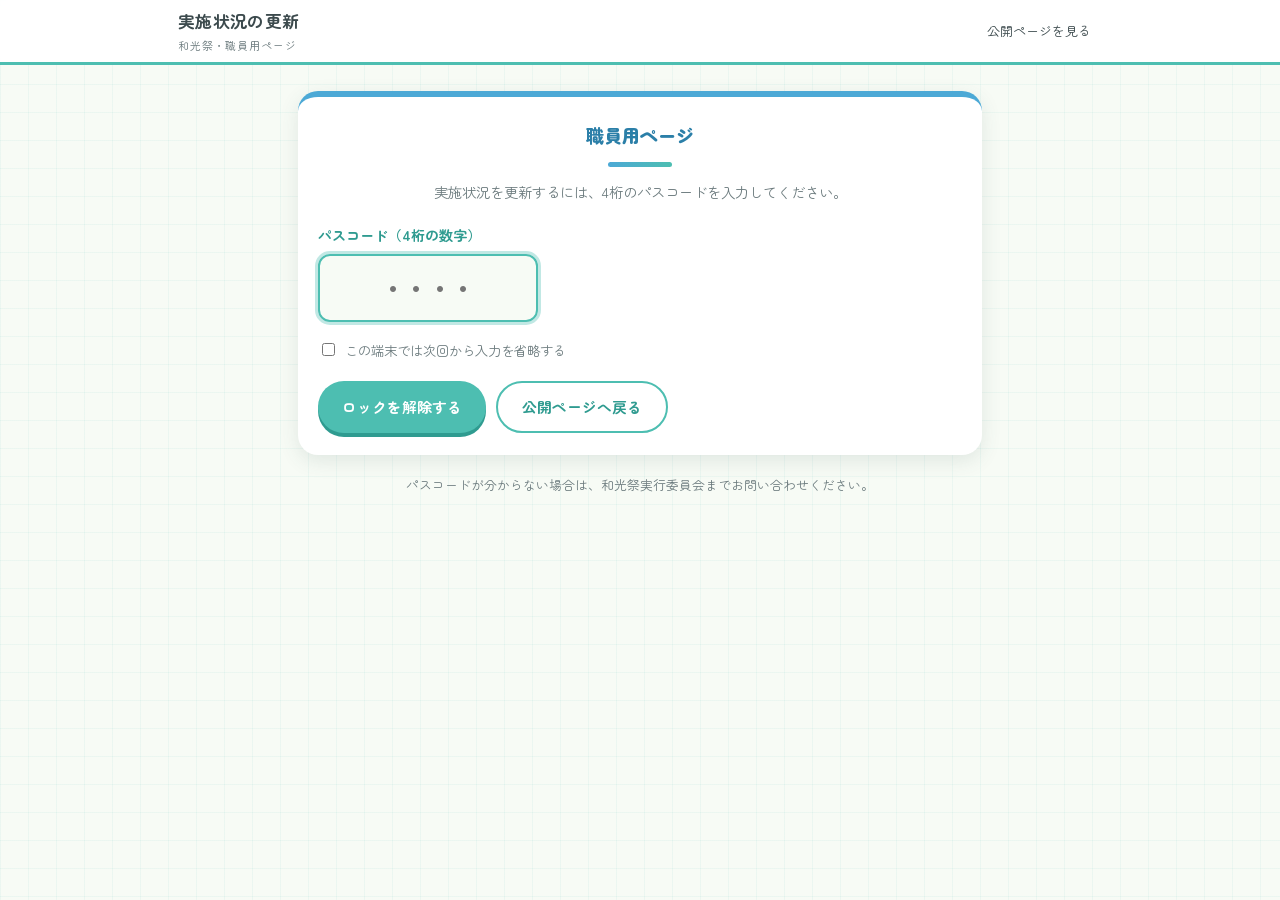
==== admin.html @ 67abc2b6 "Initial import of Wakousai landing page" ====
<!DOCTYPE html>
<html lang="ja">
<head>
<meta charset="UTF-8">
<meta name="viewport" content="width=device-width, initial-scale=1">
<title>実施状況の更新（職員用）｜和光祭</title>
<meta name="robots" content="noindex, nofollow">
<link rel="preconnect" href="https://fonts.googleapis.com">
<link rel="preconnect" href="https://fonts.gstatic.com" crossorigin>
<link href="https://fonts.googleapis.com/css2?family=Zen+Maru+Gothic:wght@400;700;900&display=swap" rel="stylesheet">
<link rel="stylesheet" href="css/style.css">
</head>
<body>

<header class="site-header">
  <div class="container header-inner">
    <p class="site-title">実施状況の更新 <small>和光祭・職員用ページ</small></p>
    <nav class="header-nav" aria-label="ナビゲーション">
      <ul><li><a href="index.html">公開ページを見る</a></li></ul>
    </nav>
  </div>
</header>

<!-- ===== パスコード入力（未認証時に表示） ===== -->
<div class="admin-wrap" id="lock-screen">
  <section class="admin-card" id="lock-section">
    <h2 class="section-title" style="font-size:1.15rem;">職員用ページ</h2>
    <p class="section-lead" style="margin-bottom:18px;">実施状況を更新するには、4桁のパスコードを入力してください。</p>

    <form id="lock-form" novalidate>
      <div class="form-row">
        <label for="passcode-input">パスコード（4桁の数字）</label>
        <input type="password" id="passcode-input" name="passcode"
               inputmode="numeric" autocomplete="off" maxlength="4"
               pattern="[0-9]*" placeholder="••••"
               class="passcode-field" required>
      </div>
      <div class="form-row" style="margin-bottom:8px;">
        <label style="font-weight:400;font-size:.84rem;color:#6b7a7d;">
          <input type="checkbox" id="remember-check" style="width:auto;margin-right:6px;">
          この端末では次回から入力を省略する
        </label>
      </div>
      <div class="status-actions" style="justify-content:flex-start;">
        <button type="submit" class="btn" id="unlock-btn">ロックを解除する</button>
        <a class="btn btn-outline" href="index.html">公開ページへ戻る</a>
      </div>
      <p class="admin-message" id="lock-message" role="status"></p>
    </form>
  </section>

  <p style="text-align:center;font-size:.8rem;color:#6b7a7d;">
    パスコードが分からない場合は、和光祭実行委員会までお問い合わせください。
  </p>
</div>

<main class="admin-wrap" id="admin-main" hidden>

  <section class="admin-card" id="current-section">
    <h2 class="section-title" style="font-size:1.15rem;">いま公開されている内容</h2>
    <article class="status-card is-before" id="status-card" style="box-shadow:none;">
      <div class="status-card-head">
        <h3 id="status-card-title" style="margin:0;font-size:.95rem;">現在の表示</h3>
        <p class="status-updated" id="status-updated">読み込み中…</p>
      </div>
      <div class="status-card-body" style="padding:18px 16px;">
        <p class="status-signal" id="status-signal">
          <span class="dot" aria-hidden="true"></span>
          <span id="status-label">取得中</span>
        </p>
        <h4 class="status-headline" id="status-headline" style="font-size:1.3rem;">読み込み中です</h4>
        <div class="status-detail" id="status-detail"></div>
        <p class="status-meta" id="status-meta"></p>
      </div>
    </article>
    <div class="status-actions">
      <button type="button" class="btn btn-outline" id="reload-status-btn">再読み込み</button>
    </div>
  </section>

  <!-- GitHub運用（status.txt）時に表示される案内 -->
  <section class="admin-card" id="file-section" hidden>
    <h2 class="section-title" style="font-size:1.15rem;">実施状況を更新する</h2>
    <p class="section-lead" style="margin-bottom:18px;">
      このサイトは <strong>status.txt</strong> というファイルから実施状況を読み取っています。<br>
      下のボタンからGitHubを開き、<strong>1行目の「区分:」の右側を書き換える</strong>と公開ページに反映されます。
    </p>

    <div class="status-actions" style="justify-content:flex-start;margin-bottom:12px;">
      <a class="btn" id="open-github-btn" href="https://github.com/" target="_blank" rel="noopener">GitHubで status.txt を編集する</a>
      <button type="button" class="btn btn-outline" id="file-reload-btn">反映を確認する</button>
    </div>

    <p class="access-note" id="github-url-hint" style="margin-bottom:18px;font-size:.84rem;" hidden>
      <strong>ワンタップで開けるようにするには：</strong>
      <code>js/config.js</code> の <code>GITHUB_EDIT_URL</code> に、ご自身のリポジトリのURLを
      1行書き入れてください（形式：<code>https://github.com/ユーザー名/リポジトリ名/edit/main/status.txt</code>）。
      未設定でもサイトは正常に動きます。
    </p>

    <h3 style="font-size:.95rem;color:#2f9b90;margin:0 0 8px;">「区分:」に書く言葉</h3>
    <ul class="sheet-word-list">
      <li><code>通常開催</code><span>予定どおりすべて実施</span></li>
      <li><code>ステージ中止</code><span>ステージのみ中止・飲食販売は開催</span></li>
      <li><code>全体中止</code><span>警報発令などですべて中止</span></li>
      <li><code>開催前</code><span>当日を迎える前の表示</span></li>
      <li><code>終了</code><span>閉幕後の表示</span></li>
    </ul>

    <h3 style="font-size:.95rem;color:#2f9b90;margin:18px 0 8px;">GitHubでの操作手順</h3>
    <ol class="step-list">
      <li>上のボタンを押してGitHubを開く（ログインが必要です）</li>
      <li>1行目の <code>区分: 開催前</code> の「開催前」を書き換える</li>
      <li>右上の緑のボタン <strong>Commit changes</strong> を押す</li>
      <li>もう一度 <strong>Commit changes</strong> を押して確定</li>
      <li>1〜2分待ってから「反映を確認する」を押す</li>
    </ol>
    <p class="form-hint">
      見出しと本文を空欄にしておけば、区分に合った文章が自動で表示されます。<br>
      <code>#</code> で始まる行はメモ扱いです。消さずに残してください。
    </p>
  </section>

  <!-- スプレッドシート運用時に表示される案内 -->
  <section class="admin-card" id="sheet-section" hidden>
    <h2 class="section-title" style="font-size:1.15rem;">実施状況を更新する</h2>
    <p class="section-lead" style="margin-bottom:18px;">
      このサイトは<strong>Googleスプレッドシート</strong>から実施状況を読み取っています。<br>
      下のボタンからシートを開き、<strong>「区分」のセルを書き換える</strong>と公開ページに反映されます。
    </p>

    <div class="status-actions" style="justify-content:flex-start;margin-bottom:18px;">
      <a class="btn" id="open-sheet-btn" href="#" target="_blank" rel="noopener">スプレッドシートを開いて更新する</a>
      <button type="button" class="btn btn-outline" id="sheet-reload-btn">反映を確認する</button>
    </div>

    <h3 style="font-size:.95rem;color:#2f9b90;margin:0 0 8px;">「区分」に書く言葉</h3>
    <ul class="sheet-word-list">
      <li><code>通常開催</code><span>予定どおりすべて実施</span></li>
      <li><code>ステージ中止</code><span>ステージのみ中止・飲食販売は開催</span></li>
      <li><code>全体中止</code><span>警報発令などですべて中止</span></li>
      <li><code>開催前</code><span>当日を迎える前の表示</span></li>
      <li><code>終了</code><span>閉幕後の表示</span></li>
    </ul>
    <p class="form-hint">見出しと本文を空欄にしておけば、区分に合った文章が自動で表示されます。</p>
  </section>

  <section class="admin-card" id="update-section">
    <h2 class="section-title" style="font-size:1.15rem;">実施状況を更新する</h2>
    <p class="section-lead" style="margin-bottom:18px;">下のボタンで定型文を呼び出し、必要に応じて文章を直してから「この内容で公開する」を押してください。</p>

    <div class="form-row">
      <label for="preset-area">かんたん入力（定型文）</label>
      <div class="preset-buttons" id="preset-area">
        <button type="button" data-preset="open">○ 通常開催</button>
        <button type="button" data-preset="stage_cancel">△ ステージ中止・飲食のみ</button>
        <button type="button" data-preset="cancel">× 警報で全体中止</button>
        <button type="button" data-preset="before">準 開催前・準備中</button>
        <button type="button" data-preset="ended">終 終了しました</button>
      </div>
    </div>

    <form id="status-form" novalidate>
      <div class="form-row">
        <label for="status-code-select">実施状況の区分 <span aria-hidden="true">＊</span></label>
        <select id="status-code-select" name="status_code" required>
          <option value="before">開催前・準備中</option>
          <option value="open">通常開催</option>
          <option value="stage_cancel">ステージイベント中止（飲食販売のみ開催）</option>
          <option value="cancel">全体中止（警報発令など）</option>
          <option value="ended">終了しました</option>
        </select>
      </div>

      <div class="form-row">
        <label for="headline-input">見出し（大きく表示されます） <span aria-hidden="true">＊</span></label>
        <input type="text" id="headline-input" name="headline" maxlength="60" required
               placeholder="例：ステージイベントは中止／飲食販売は開催します">
        <p class="form-hint">30文字程度までが読みやすいです。</p>
      </div>

      <div class="form-row">
        <label for="detail-input">来場者へのご案内本文</label>
        <textarea id="detail-input" name="detail" maxlength="800"
                  placeholder="例：雨天のため屋外ステージのプログラムは中止いたします。飲食販売・こどもブースは予定どおり実施します。"></textarea>
        <p class="form-hint">改行するとそのまま段落として表示されます。</p>
      </div>

      <div class="form-row">
        <label for="updated-by-input">更新担当者・発表者名</label>
        <input type="text" id="updated-by-input" name="updated_by" maxlength="40"
               value="和光祭実行委員会" placeholder="例：和光祭実行委員会">
      </div>

      <div class="status-actions" style="justify-content:flex-start;">
        <button type="submit" class="btn" id="submit-btn">この内容で公開する</button>
        <button type="reset" class="btn btn-outline" id="reset-btn">入力をクリア</button>
      </div>

      <p class="admin-message" id="admin-message" role="status"></p>
    </form>
  </section>

  <section class="admin-card" id="history-section">
    <h2 class="section-title" style="font-size:1.15rem;">更新履歴</h2>
    <ul class="history-list" id="history-list">
      <li>読み込み中…</li>
    </ul>
  </section>

  <div class="status-actions" style="margin-bottom:14px;">
    <button type="button" class="btn btn-outline" id="lock-again-btn">ロックする（ログアウト）</button>
  </div>

  <p style="text-align:center;font-size:.8rem;color:#6b7a7d;">
    このページは職員用の簡易更新画面です。パスコードとURLの取り扱いにご注意ください。
  </p>

</main>

<script src="js/config.js"></script>
<script src="js/status-source.js"></script>
<script src="js/auth.js"></script>
<script src="js/admin.js"></script>
</body>
</html>
---- css/style.css ----
@charset "UTF-8";

/* ===============================
   南山城学園 和光祭 LP
   イメージカラー
   green  : #4DBEB1
   yellow : #F9C013
   blue   : #4CA9D6
   pink   : #F0A2B7
   =============================== */

:root {
  --green: #4dbeb1;
  --green-dark: #2f9b90;
  --green-pale: #e4f5f2;
  --yellow: #f9c013;
  --yellow-pale: #fff6d9;
  --blue: #4ca9d6;
  --blue-pale: #e6f3fa;
  --pink: #f0a2b7;
  --pink-pale: #fdeef2;
  --ink: #3c4a4d;
  --ink-soft: #6b7a7d;
  --paper: #f7fbf5;
  --white: #ffffff;
  --radius: 20px;
  --shadow: 0 6px 20px rgba(60, 90, 90, 0.12);
}

* { box-sizing: border-box; }

html { scroll-behavior: smooth; }

body {
  margin: 0;
  font-family: "Zen Maru Gothic", "Hiragino Maru Gothic ProN", "Yu Gothic", sans-serif;
  color: var(--ink);
  background-color: var(--paper);
  background-image:
    linear-gradient(rgba(77, 190, 177, 0.07) 1px, transparent 1px),
    linear-gradient(90deg, rgba(77, 190, 177, 0.07) 1px, transparent 1px);
  background-size: 28px 28px;
  line-height: 1.8;
  font-size: 16px;
  -webkit-text-size-adjust: 100%;
}

img { max-width: 100%; height: auto; display: block; }

a { color: var(--green-dark); }

.container {
  width: 100%;
  max-width: 960px;
  margin: 0 auto;
  padding: 0 18px;
}

/* ---------- ヘッダー ---------- */
.site-header {
  position: sticky;
  top: 0;
  z-index: 50;
  background: rgba(255, 255, 255, 0.94);
  backdrop-filter: blur(6px);
  border-bottom: 3px solid var(--green);
}

.header-inner {
  display: flex;
  align-items: center;
  justify-content: space-between;
  gap: 12px;
  min-height: 62px;
}

.site-title {
  margin: 0;
  font-size: 1.05rem;
  font-weight: 700;
  letter-spacing: .02em;
}

.site-title small {
  display: block;
  font-size: .68rem;
  font-weight: 400;
  color: var(--ink-soft);
  letter-spacing: .08em;
}

.header-nav ul {
  display: flex;
  gap: 4px;
  margin: 0;
  padding: 0;
  list-style: none;
  flex-wrap: wrap;
}

.header-nav a {
  display: block;
  padding: 6px 11px;
  font-size: .82rem;
  text-decoration: none;
  color: var(--ink);
  border-radius: 999px;
  transition: background-color .2s;
}

.header-nav a:hover,
.header-nav a:focus { background: var(--green-pale); }

/* ---------- ヒーロー ---------- */
.hero {
  position: relative;
  padding: 34px 0 30px;
  background: linear-gradient(180deg, var(--green-pale) 0%, rgba(255, 246, 217, .6) 60%, transparent 100%);
  overflow: hidden;
}

.hero-badges {
  display: flex;
  justify-content: center;
  gap: 8px;
  flex-wrap: wrap;
  margin-bottom: 14px;
}

.badge {
  display: inline-block;
  padding: 5px 15px;
  border-radius: 999px;
  font-size: .8rem;
  font-weight: 700;
  color: var(--white);
  background: var(--green);
}

.badge.badge-pink { background: var(--pink); }
.badge.badge-yellow { background: var(--yellow); color: #6a4d00; }
.badge.badge-blue { background: var(--blue); }

.hero-lead {
  margin: 0 0 6px;
  text-align: center;
  font-size: .95rem;
  color: var(--green-dark);
  font-weight: 700;
  letter-spacing: .18em;
}

.hero-title {
  margin: 0 0 4px;
  text-align: center;
  font-size: clamp(3rem, 15vw, 5.4rem);
  font-weight: 900;
  letter-spacing: .12em;
  color: var(--green-dark);
  text-shadow: 3px 3px 0 var(--white), 6px 6px 0 rgba(249, 192, 19, .35);
}

.hero-title-en {
  margin: 0 0 20px;
  text-align: center;
  font-size: .85rem;
  letter-spacing: .3em;
  color: var(--ink-soft);
}

.hero-datebox {
  max-width: 560px;
  margin: 0 auto;
  padding: 16px 18px;
  background: var(--white);
  border: 3px solid var(--blue);
  border-radius: var(--radius);
  box-shadow: var(--shadow);
  text-align: center;
}

.hero-date {
  margin: 0;
  font-size: clamp(1.9rem, 8vw, 2.9rem);
  font-weight: 900;
  color: var(--blue);
  line-height: 1.3;
}

.hero-date .year {
  display: block;
  font-size: .85rem;
  letter-spacing: .12em;
  color: var(--ink-soft);
  font-weight: 700;
}

.hero-date .dow {
  font-size: .5em;
  vertical-align: .25em;
  padding: 2px 8px;
  margin-left: 6px;
  border-radius: 8px;
  background: var(--blue);
  color: var(--white);
}

.hero-time {
  margin: 6px 0 0;
  font-size: clamp(1.2rem, 5.5vw, 1.7rem);
  font-weight: 700;
  color: var(--ink);
}

.hero-place {
  margin: 10px 0 0;
  font-size: .9rem;
  color: var(--ink-soft);
}

.hero-flyer {
  max-width: 340px;
  margin: 24px auto 0;
}

.hero-flyer img {
  border-radius: 14px;
  border: 5px solid var(--white);
  box-shadow: var(--shadow);
}

.hero-flyer figcaption {
  margin-top: 8px;
  text-align: center;
  font-size: .76rem;
  color: var(--ink-soft);
}

/* ---------- 開催状況（メイン機能） ---------- */
.status-section {
  padding: 36px 0 40px;
}

.status-card {
  position: relative;
  border-radius: 24px;
  background: var(--white);
  border: 4px solid var(--green);
  box-shadow: var(--shadow);
  overflow: hidden;
  transition: border-color .3s;
}

.status-card-head {
  display: flex;
  align-items: center;
  justify-content: space-between;
  gap: 10px;
  flex-wrap: wrap;
  padding: 12px 20px;
  background: var(--green);
  color: var(--white);
}

.status-card-head h2 {
  margin: 0;
  font-size: 1.02rem;
  font-weight: 700;
  letter-spacing: .05em;
}

.status-updated {
  font-size: .76rem;
  opacity: .95;
}

.status-card-body {
  padding: 24px 20px 26px;
  text-align: center;
}

.status-signal {
  display: inline-flex;
  align-items: center;
  gap: 10px;
  padding: 7px 20px;
  border-radius: 999px;
  font-size: .88rem;
  font-weight: 700;
  background: var(--green-pale);
  color: var(--green-dark);
}

.status-signal .dot {
  width: 12px;
  height: 12px;
  border-radius: 50%;
  background: var(--green);
  animation: pulse 1.8s infinite;
}

@keyframes pulse {
  0%, 100% { transform: scale(1); opacity: 1; }
  50% { transform: scale(1.35); opacity: .5; }
}

.status-headline {
  margin: 16px 0 10px;
  font-size: clamp(1.5rem, 7vw, 2.4rem);
  font-weight: 900;
  line-height: 1.45;
  color: var(--green-dark);
}

.status-detail {
  margin: 0 auto;
  max-width: 640px;
  font-size: .96rem;
  text-align: left;
  color: var(--ink);
}

.status-detail p { margin: 0 0 .6em; }

.status-meta {
  margin: 18px 0 0;
  font-size: .78rem;
  color: var(--ink-soft);
}

.status-actions {
  display: flex;
  justify-content: center;
  gap: 10px;
  flex-wrap: wrap;
  margin-top: 18px;
}

.btn {
  display: inline-block;
  padding: 11px 24px;
  border: none;
  border-radius: 999px;
  font-family: inherit;
  font-size: .92rem;
  font-weight: 700;
  text-decoration: none;
  cursor: pointer;
  background: var(--green);
  color: var(--white);
  box-shadow: 0 4px 0 var(--green-dark);
  transition: transform .12s, box-shadow .12s;
}

.btn:active { transform: translateY(3px); box-shadow: 0 1px 0 var(--green-dark); }
.btn-outline {
  background: var(--white);
  color: var(--green-dark);
  border: 2px solid var(--green);
  box-shadow: none;
}
.btn-yellow { background: var(--yellow); color: #6a4d00; box-shadow: 0 4px 0 #cf9c00; }
.btn-yellow:active { box-shadow: 0 1px 0 #cf9c00; }

/* 状況テーマ */
.status-card.is-open { border-color: var(--green); }
.status-card.is-open .status-card-head { background: var(--green); }

.status-card.is-before { border-color: var(--blue); }
.status-card.is-before .status-card-head { background: var(--blue); }
.status-card.is-before .status-headline { color: #2b7fa8; }
.status-card.is-before .status-signal { background: var(--blue-pale); color: #2b7fa8; }
.status-card.is-before .status-signal .dot { background: var(--blue); }

.status-card.is-stage_cancel { border-color: var(--yellow); }
.status-card.is-stage_cancel .status-card-head { background: var(--yellow); color: #6a4d00; }
.status-card.is-stage_cancel .status-headline { color: #b07c00; }
.status-card.is-stage_cancel .status-signal { background: var(--yellow-pale); color: #8a6200; }
.status-card.is-stage_cancel .status-signal .dot { background: var(--yellow); }

.status-card.is-cancel { border-color: #e2708c; }
.status-card.is-cancel .status-card-head { background: #e2708c; }
.status-card.is-cancel .status-headline { color: #c94267; }
.status-card.is-cancel .status-signal { background: var(--pink-pale); color: #c94267; }
.status-card.is-cancel .status-signal .dot { background: #e2708c; animation: none; }

.status-card.is-ended { border-color: #a8b5b8; }
.status-card.is-ended .status-card-head { background: #a8b5b8; }
.status-card.is-ended .status-headline { color: #6b7a7d; }
.status-card.is-ended .status-signal { background: #eef1f1; color: #6b7a7d; }
.status-card.is-ended .status-signal .dot { background: #a8b5b8; animation: none; }

/* 状況の凡例 */
.status-legend {
  margin: 20px 0 0;
  padding: 0;
  list-style: none;
  display: grid;
  gap: 10px;
  grid-template-columns: repeat(auto-fit, minmax(210px, 1fr));
}

.status-legend li {
  display: flex;
  gap: 10px;
  align-items: flex-start;
  padding: 12px 14px;
  background: var(--white);
  border-radius: 14px;
  border: 2px dashed #dbe6e4;
  font-size: .84rem;
}

.legend-mark {
  flex: 0 0 auto;
  width: 30px;
  height: 30px;
  border-radius: 50%;
  display: grid;
  place-items: center;
  font-size: .9rem;
  font-weight: 900;
  color: var(--white);
}

.legend-mark.m-open { background: var(--green); }
.legend-mark.m-stage { background: var(--yellow); color: #6a4d00; }
.legend-mark.m-cancel { background: #e2708c; }
.legend-mark.m-before { background: var(--blue); }

.legend-title { display: block; font-weight: 700; }

.status-note {
  margin: 14px 0 0;
  font-size: .8rem;
  color: var(--ink-soft);
}

/* ---------- 共通セクション ---------- */
.section { padding: 40px 0; }
.section-alt { background: rgba(255, 255, 255, .72); }

.section-title {
  margin: 0 0 6px;
  text-align: center;
  font-size: 1.45rem;
  font-weight: 900;
  color: var(--green-dark);
}

.section-title::after {
  content: "";
  display: block;
  width: 64px;
  height: 5px;
  margin: 10px auto 0;
  border-radius: 3px;
  background: linear-gradient(90deg, var(--green), var(--yellow));
}

.section-lead {
  margin: 12px 0 24px;
  text-align: center;
  font-size: .9rem;
  color: var(--ink-soft);
}

/* ---------- タイムテーブル ---------- */
.timetable {
  display: grid;
  gap: 10px;
  grid-template-columns: repeat(auto-fit, minmax(260px, 1fr));
}

.tt-item {
  display: flex;
  gap: 12px;
  align-items: flex-start;
  padding: 14px 16px;
  background: var(--white);
  border-radius: 16px;
  border-left: 6px solid var(--blue);
  box-shadow: 0 3px 10px rgba(60, 90, 90, .07);
}

.tt-time {
  flex: 0 0 auto;
  font-weight: 900;
  color: var(--blue);
  font-size: .95rem;
  min-width: 4.6em;
}

.tt-body h3 { margin: 0 0 2px; font-size: .95rem; }
.tt-body p { margin: 0; font-size: .82rem; color: var(--ink-soft); }

.tt-item.is-special { border-left-color: var(--pink); }
.tt-item.is-special .tt-time { color: #d2708c; }

.stage-caution {
  margin: 18px 0 0;
  padding: 14px 16px;
  border-radius: 14px;
  background: var(--yellow-pale);
  border: 2px solid var(--yellow);
  font-size: .86rem;
}

.stage-caution strong { color: #a97600; }

/* ---------- カードグリッド ---------- */
.card-grid {
  display: grid;
  gap: 14px;
  grid-template-columns: repeat(auto-fit, minmax(240px, 1fr));
}

.info-card {
  padding: 18px;
  background: var(--white);
  border-radius: var(--radius);
  box-shadow: 0 3px 12px rgba(60, 90, 90, .08);
  border-top: 5px solid var(--green);
}

.info-card.c-pink { border-top-color: var(--pink); }
.info-card.c-blue { border-top-color: var(--blue); }
.info-card.c-yellow { border-top-color: var(--yellow); }

.info-card h3 {
  margin: 0 0 8px;
  font-size: 1rem;
  color: var(--green-dark);
}

.info-card.c-pink h3 { color: #d2708c; }
.info-card.c-blue h3 { color: #2b7fa8; }
.info-card.c-yellow h3 { color: #a97600; }

.info-card ul {
  margin: 0;
  padding-left: 1.1em;
  font-size: .88rem;
}

.info-card ul li { margin-bottom: 4px; }

.info-card p { margin: 0; font-size: .88rem; }

.tag-list {
  display: flex;
  gap: 6px;
  flex-wrap: wrap;
  margin: 10px 0 0;
  padding: 0;
  list-style: none;
}

.tag-list li {
  padding: 4px 12px;
  border-radius: 999px;
  background: var(--green-pale);
  font-size: .8rem;
  font-weight: 700;
  color: var(--green-dark);
}

/* ---------- アクセス ---------- */
.access-box {
  display: grid;
  gap: 16px;
  grid-template-columns: repeat(auto-fit, minmax(260px, 1fr));
}

.access-note {
  padding: 16px 18px;
  border-radius: 14px;
  background: var(--pink-pale);
  border: 2px solid var(--pink);
  font-size: .88rem;
}

.access-note strong { color: #c94267; }

.dl-plain { margin: 0; font-size: .9rem; }
.dl-plain dt { font-weight: 700; color: var(--green-dark); margin-top: 10px; }
.dl-plain dd { margin: 2px 0 0; }

/* ---------- QRコード ---------- */
.qr-section { padding: 40px 0; }

.qr-card {
  max-width: 520px;
  margin: 0 auto;
  padding: 24px 20px;
  text-align: center;
  background: var(--white);
  border-radius: var(--radius);
  border: 3px solid var(--green);
  box-shadow: var(--shadow);
}

#qr-canvas-wrap {
  display: inline-block;
  padding: 12px;
  background: var(--white);
  border-radius: 12px;
}

#qr-canvas-wrap canvas { margin: 0 auto; }

.qr-url {
  margin: 12px 0 0;
  font-size: .8rem;
  word-break: break-all;
  color: var(--ink-soft);
}

/* ---------- フッター ---------- */
.site-footer {
  margin-top: 20px;
  padding: 28px 0 34px;
  background: var(--green-dark);
  color: var(--white);
  text-align: center;
}

.site-footer a { color: #d9f5f1; }

.footer-tel {
  display: inline-block;
  margin: 8px 0;
  font-size: 1.7rem;
  font-weight: 900;
  color: var(--white);
  text-decoration: none;
  letter-spacing: .04em;
}

.footer-small { font-size: .78rem; opacity: .9; }

/* ---------- 追従バナー ---------- */
.sticky-cta {
  position: fixed;
  left: 0;
  right: 0;
  bottom: 0;
  z-index: 60;
  padding: 8px 12px;
  background: rgba(255, 255, 255, .96);
  border-top: 2px solid var(--green);
  box-shadow: 0 -3px 12px rgba(60, 90, 90, .12);
  display: none;
}

.sticky-cta.is-visible { display: block; }

.sticky-cta-inner {
  max-width: 960px;
  margin: 0 auto;
  display: flex;
  align-items: center;
  justify-content: space-between;
  gap: 10px;
}

.sticky-cta-text {
  font-size: .84rem;
  font-weight: 700;
  line-height: 1.4;
}

.sticky-cta-text span { display: block; font-size: .72rem; font-weight: 400; color: var(--ink-soft); }

.sticky-cta .btn { padding: 8px 16px; font-size: .84rem; }

.has-sticky { padding-bottom: 78px; }

/* ---------- 管理画面 ---------- */
.admin-wrap { max-width: 720px; margin: 0 auto; padding: 26px 18px 60px; }

.admin-card {
  padding: 22px 20px;
  background: var(--white);
  border-radius: var(--radius);
  box-shadow: var(--shadow);
  border-top: 6px solid var(--green);
  margin-bottom: 18px;
}

.form-row { margin-bottom: 16px; }

.form-row label {
  display: block;
  margin-bottom: 6px;
  font-size: .88rem;
  font-weight: 700;
  color: var(--green-dark);
}

.form-row input[type="text"],
.form-row textarea,
.form-row select {
  width: 100%;
  padding: 10px 12px;
  font-family: inherit;
  font-size: .94rem;
  color: var(--ink);
  background: var(--paper);
  border: 2px solid #dbe6e4;
  border-radius: 12px;
}

.form-row textarea { min-height: 120px; resize: vertical; }

.form-row input:focus,
.form-row textarea:focus,
.form-row select:focus { outline: 3px solid rgba(77, 190, 177, .35); border-color: var(--green); }

.form-hint { margin: 6px 0 0; font-size: .78rem; color: var(--ink-soft); }

/* パスコード入力欄 */
.form-row input[type="password"].passcode-field {
  width: 100%;
  max-width: 220px;
  padding: 12px 14px;
  font-family: inherit;
  font-size: 1.7rem;
  font-weight: 700;
  text-align: center;
  letter-spacing: .5em;
  text-indent: .5em;
  color: var(--ink);
  background: var(--paper);
  border: 2px solid #dbe6e4;
  border-radius: 12px;
}

.form-row input[type="password"].passcode-field:focus {
  outline: 3px solid rgba(77, 190, 177, .35);
  border-color: var(--green);
}

/* スプレッドシート運用時の「区分に書く言葉」一覧 */
.sheet-word-list {
  margin: 0 0 12px;
  padding: 0;
  list-style: none;
  display: grid;
  gap: 8px;
}

.sheet-word-list li {
  display: flex;
  align-items: baseline;
  gap: 10px;
  flex-wrap: wrap;
  padding: 10px 12px;
  background: var(--green-pale);
  border-radius: 12px;
  font-size: .86rem;
}

.sheet-word-list code {
  flex: 0 0 auto;
  padding: 3px 10px;
  border-radius: 8px;
  background: var(--white);
  border: 2px solid var(--green);
  color: var(--green-dark);
  font-family: inherit;
  font-weight: 700;
}

.sheet-word-list span { color: var(--ink-soft); }

/* 手順リスト */
.step-list {
  margin: 0 0 12px;
  padding-left: 1.4em;
  font-size: .88rem;
}

.step-list li { margin-bottom: 6px; }

.step-list code,
.form-hint code {
  padding: 2px 7px;
  border-radius: 6px;
  background: var(--green-pale);
  color: var(--green-dark);
  font-family: inherit;
  font-weight: 700;
}

#file-section { border-top-color: var(--blue); }
#file-section .section-title { color: #2b7fa8; }
#file-section .section-title::after { background: linear-gradient(90deg, var(--blue), var(--green)); }

#sheet-section { border-top-color: var(--yellow); }
#sheet-section .section-title { color: #a97600; }
#sheet-section .section-title::after { background: linear-gradient(90deg, var(--yellow), var(--green)); }

#lock-section { border-top-color: var(--blue); }
#lock-section .section-title { color: #2b7fa8; }
#lock-section .section-title::after { background: linear-gradient(90deg, var(--blue), var(--green)); }

.preset-buttons { display: flex; gap: 8px; flex-wrap: wrap; }

.preset-buttons button {
  padding: 9px 15px;
  font-family: inherit;
  font-size: .84rem;
  font-weight: 700;
  border-radius: 999px;
  border: 2px solid #dbe6e4;
  background: var(--white);
  color: var(--ink);
  cursor: pointer;
}

.preset-buttons button:hover { border-color: var(--green); background: var(--green-pale); }

.admin-message {
  margin: 14px 0 0;
  padding: 12px 14px;
  border-radius: 12px;
  font-size: .88rem;
  display: none;
}

.admin-message.is-ok { display: block; background: var(--green-pale); color: var(--green-dark); }
.admin-message.is-ng { display: block; background: var(--pink-pale); color: #c94267; }

.history-list { margin: 0; padding: 0; list-style: none; font-size: .86rem; }

.history-list li {
  padding: 10px 0;
  border-bottom: 1px dashed #dbe6e4;
}

.history-time { display: block; font-size: .76rem; color: var(--ink-soft); }

.skip-link {
  position: absolute;
  left: -9999px;
}
.skip-link:focus {
  left: 12px;
  top: 8px;
  z-index: 100;
  padding: 8px 14px;
  background: var(--white);
  border: 2px solid var(--green);
  border-radius: 8px;
}

@media (max-width: 600px) {
  .header-nav { display: none; }
  .status-card-body { padding: 20px 14px 22px; }
  .container { padding: 0 14px; }
}

@media (prefers-reduced-motion: reduce) {
  * { animation: none !important; scroll-behavior: auto; }
}
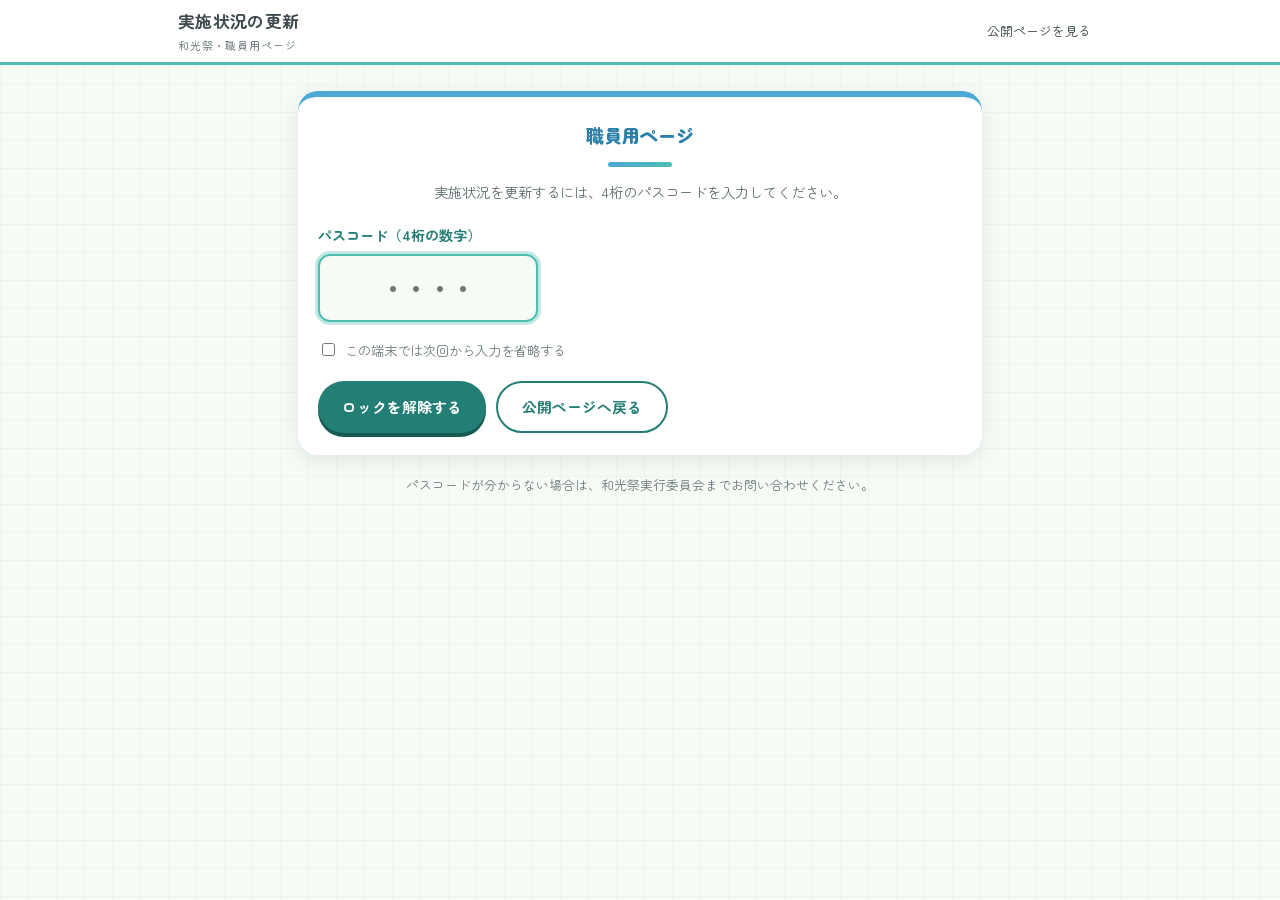
==== commit 93a2c212: "Improve status, mobile navigation, contrast, and access" ====
--- a/admin.html
+++ b/admin.html
@@ -83,7 +83,7 @@
     <h2 class="section-title" style="font-size:1.15rem;">実施状況を更新する</h2>
     <p class="section-lead" style="margin-bottom:18px;">
       このサイトは <strong>status.txt</strong> というファイルから実施状況を読み取っています。<br>
-      下のボタンからGitHubを開き、<strong>1行目の「区分:」の右側を書き換える</strong>と公開ページに反映されます。
+      下のボタンからGitHubを開き、<strong>「区分:」と「更新日時:」の右側を書き換える</strong>と公開ページに反映されます。
     </p>
 
     <div class="status-actions" style="justify-content:flex-start;margin-bottom:12px;">
@@ -98,7 +98,7 @@
       未設定でもサイトは正常に動きます。
     </p>
 
-    <h3 style="font-size:.95rem;color:#2f9b90;margin:0 0 8px;">「区分:」に書く言葉</h3>
+    <h3 style="font-size:.95rem;color:var(--green-dark);margin:0 0 8px;">「区分:」に書く言葉</h3>
     <ul class="sheet-word-list">
       <li><code>通常開催</code><span>予定どおりすべて実施</span></li>
       <li><code>ステージ中止</code><span>ステージのみ中止・飲食販売は開催</span></li>
@@ -107,10 +107,11 @@
       <li><code>終了</code><span>閉幕後の表示</span></li>
     </ul>
 
-    <h3 style="font-size:.95rem;color:#2f9b90;margin:18px 0 8px;">GitHubでの操作手順</h3>
+    <h3 style="font-size:.95rem;color:var(--green-dark);margin:18px 0 8px;">GitHubでの操作手順</h3>
     <ol class="step-list">
       <li>上のボタンを押してGitHubを開く（ログインが必要です）</li>
-      <li>1行目の <code>区分: 開催前</code> の「開催前」を書き換える</li>
+      <li><code>区分: 開催前</code> の「開催前」を書き換える</li>
+      <li><code>更新日時:</code> に現在の日時を入力する（例：<code>2026/10/3 8:30</code>）</li>
       <li>右上の緑のボタン <strong>Commit changes</strong> を押す</li>
       <li>もう一度 <strong>Commit changes</strong> を押して確定</li>
       <li>1〜2分待ってから「反映を確認する」を押す</li>
--- a/css/style.css
+++ b/css/style.css
@@ -11,7 +11,7 @@
 
 :root {
   --green: #4dbeb1;
-  --green-dark: #2f9b90;
+  --green-dark: #237f76;
   --green-pale: #e4f5f2;
   --yellow: #f9c013;
   --yellow-pale: #fff6d9;
@@ -20,7 +20,10 @@
   --pink: #f0a2b7;
   --pink-pale: #fdeef2;
   --ink: #3c4a4d;
-  --ink-soft: #6b7a7d;
+  --blue-dark: #236f97;
+  --pink-dark: #b54867;
+  --yellow-ink: #5b4200;
+  --ink-soft: #5f6f72;
   --paper: #f7fbf5;
   --white: #ffffff;
   --radius: 20px;
@@ -29,7 +32,10 @@
 
 * { box-sizing: border-box; }
 
-html { scroll-behavior: smooth; }
+html {
+  scroll-behavior: smooth;
+  scroll-padding-top: 76px;
+}
 
 body {
   margin: 0;
@@ -49,6 +55,12 @@
 
 a { color: var(--green-dark); }
 
+a:focus-visible,
+button:focus-visible {
+  outline: 3px solid #765500;
+  outline-offset: 3px;
+}
+
 .container {
   width: 100%;
   max-width: 960px;
@@ -133,13 +145,13 @@
   border-radius: 999px;
   font-size: .8rem;
   font-weight: 700;
-  color: var(--white);
+  color: #173f3b;
   background: var(--green);
 }
 
-.badge.badge-pink { background: var(--pink); }
-.badge.badge-yellow { background: var(--yellow); color: #6a4d00; }
-.badge.badge-blue { background: var(--blue); }
+.badge.badge-pink { background: var(--pink); color: #552133; }
+.badge.badge-yellow { background: var(--yellow); color: var(--yellow-ink); }
+.badge.badge-blue { background: var(--blue); color: #143447; }
 
 .hero-lead {
   margin: 0 0 6px;
@@ -258,7 +270,7 @@
   gap: 10px;
   flex-wrap: wrap;
   padding: 12px 20px;
-  background: var(--green);
+  background: var(--green-dark);
   color: var(--white);
 }
 
@@ -346,48 +358,48 @@
   font-weight: 700;
   text-decoration: none;
   cursor: pointer;
-  background: var(--green);
+  background: var(--green-dark);
   color: var(--white);
-  box-shadow: 0 4px 0 var(--green-dark);
+  box-shadow: 0 4px 0 #155b54;
   transition: transform .12s, box-shadow .12s;
 }
 
-.btn:active { transform: translateY(3px); box-shadow: 0 1px 0 var(--green-dark); }
+.btn:active { transform: translateY(3px); box-shadow: 0 1px 0 #155b54; }
 .btn-outline {
   background: var(--white);
   color: var(--green-dark);
-  border: 2px solid var(--green);
+  border: 2px solid var(--green-dark);
   box-shadow: none;
 }
-.btn-yellow { background: var(--yellow); color: #6a4d00; box-shadow: 0 4px 0 #cf9c00; }
+.btn-yellow { background: var(--yellow); color: var(--yellow-ink); box-shadow: 0 4px 0 #cf9c00; }
 .btn-yellow:active { box-shadow: 0 1px 0 #cf9c00; }
 
 /* 状況テーマ */
 .status-card.is-open { border-color: var(--green); }
-.status-card.is-open .status-card-head { background: var(--green); }
+.status-card.is-open .status-card-head { background: var(--green-dark); }
 
 .status-card.is-before { border-color: var(--blue); }
-.status-card.is-before .status-card-head { background: var(--blue); }
-.status-card.is-before .status-headline { color: #2b7fa8; }
-.status-card.is-before .status-signal { background: var(--blue-pale); color: #2b7fa8; }
+.status-card.is-before .status-card-head { background: var(--blue-dark); }
+.status-card.is-before .status-headline { color: var(--blue-dark); }
+.status-card.is-before .status-signal { background: var(--blue-pale); color: var(--blue-dark); }
 .status-card.is-before .status-signal .dot { background: var(--blue); }
 
 .status-card.is-stage_cancel { border-color: var(--yellow); }
-.status-card.is-stage_cancel .status-card-head { background: var(--yellow); color: #6a4d00; }
-.status-card.is-stage_cancel .status-headline { color: #b07c00; }
+.status-card.is-stage_cancel .status-card-head { background: var(--yellow); color: var(--yellow-ink); }
+.status-card.is-stage_cancel .status-headline { color: var(--yellow-ink); }
 .status-card.is-stage_cancel .status-signal { background: var(--yellow-pale); color: #8a6200; }
 .status-card.is-stage_cancel .status-signal .dot { background: var(--yellow); }
 
 .status-card.is-cancel { border-color: #e2708c; }
-.status-card.is-cancel .status-card-head { background: #e2708c; }
-.status-card.is-cancel .status-headline { color: #c94267; }
-.status-card.is-cancel .status-signal { background: var(--pink-pale); color: #c94267; }
+.status-card.is-cancel .status-card-head { background: var(--pink-dark); }
+.status-card.is-cancel .status-headline { color: var(--pink-dark); }
+.status-card.is-cancel .status-signal { background: var(--pink-pale); color: var(--pink-dark); }
 .status-card.is-cancel .status-signal .dot { background: #e2708c; animation: none; }
 
 .status-card.is-ended { border-color: #a8b5b8; }
-.status-card.is-ended .status-card-head { background: #a8b5b8; }
-.status-card.is-ended .status-headline { color: #6b7a7d; }
-.status-card.is-ended .status-signal { background: #eef1f1; color: #6b7a7d; }
+.status-card.is-ended .status-card-head { background: var(--ink-soft); }
+.status-card.is-ended .status-headline { color: var(--ink-soft); }
+.status-card.is-ended .status-signal { background: #eef1f1; color: var(--ink-soft); }
 .status-card.is-ended .status-signal .dot { background: #a8b5b8; animation: none; }
 
 /* 状況の凡例 */
@@ -423,10 +435,10 @@
   color: var(--white);
 }
 
-.legend-mark.m-open { background: var(--green); }
-.legend-mark.m-stage { background: var(--yellow); color: #6a4d00; }
-.legend-mark.m-cancel { background: #e2708c; }
-.legend-mark.m-before { background: var(--blue); }
+.legend-mark.m-open { background: var(--green-dark); }
+.legend-mark.m-stage { background: var(--yellow); color: var(--yellow-ink); }
+.legend-mark.m-cancel { background: var(--pink-dark); }
+.legend-mark.m-before { background: var(--blue-dark); }
 
 .legend-title { display: block; font-weight: 700; }
 
@@ -533,9 +545,9 @@
   color: var(--green-dark);
 }
 
-.info-card.c-pink h3 { color: #d2708c; }
-.info-card.c-blue h3 { color: #2b7fa8; }
-.info-card.c-yellow h3 { color: #a97600; }
+.info-card.c-pink h3 { color: var(--pink-dark); }
+.info-card.c-blue h3 { color: var(--blue-dark); }
+.info-card.c-yellow h3 { color: var(--yellow-ink); }
 
 .info-card ul {
   margin: 0;
@@ -607,7 +619,12 @@
   border-radius: 12px;
 }
 
-#qr-canvas-wrap canvas { margin: 0 auto; }
+#qr-canvas-wrap img {
+  display: block;
+  width: 220px;
+  height: 220px;
+  margin: 0 auto;
+}
 
 .qr-url {
   margin: 12px 0 0;
@@ -665,6 +682,7 @@
 }
 
 .sticky-cta-text {
+  margin: 0;
   font-size: .84rem;
   font-weight: 700;
   line-height: 1.4;
@@ -856,7 +874,40 @@
 }
 
 @media (max-width: 600px) {
-  .header-nav { display: none; }
+  html { scroll-padding-top: 116px; }
+  .header-inner {
+    display: block;
+    padding-top: 7px;
+  }
+  .site-title {
+    display: flex;
+    align-items: baseline;
+    gap: 8px;
+  }
+  .site-title small { display: inline; }
+  .header-nav {
+    display: block;
+    margin: 5px -14px 0;
+    overflow-x: auto;
+    overscroll-behavior-inline: contain;
+    scrollbar-width: none;
+  }
+  .header-nav::-webkit-scrollbar { display: none; }
+  .header-nav ul {
+    width: max-content;
+    flex-wrap: nowrap;
+    padding: 0 14px 8px;
+  }
+  .header-nav a {
+    padding: 5px 11px;
+    white-space: nowrap;
+    background: var(--green-pale);
+    border: 1px solid rgba(35, 127, 118, .28);
+  }
+  .sticky-cta { padding: 6px 10px max(6px, env(safe-area-inset-bottom)); }
+  .sticky-cta-text span { display: none; }
+  .sticky-cta .btn { padding: 7px 14px; }
+  .has-sticky { padding-bottom: 62px; }
   .status-card-body { padding: 20px 14px 22px; }
   .container { padding: 0 14px; }
 }
